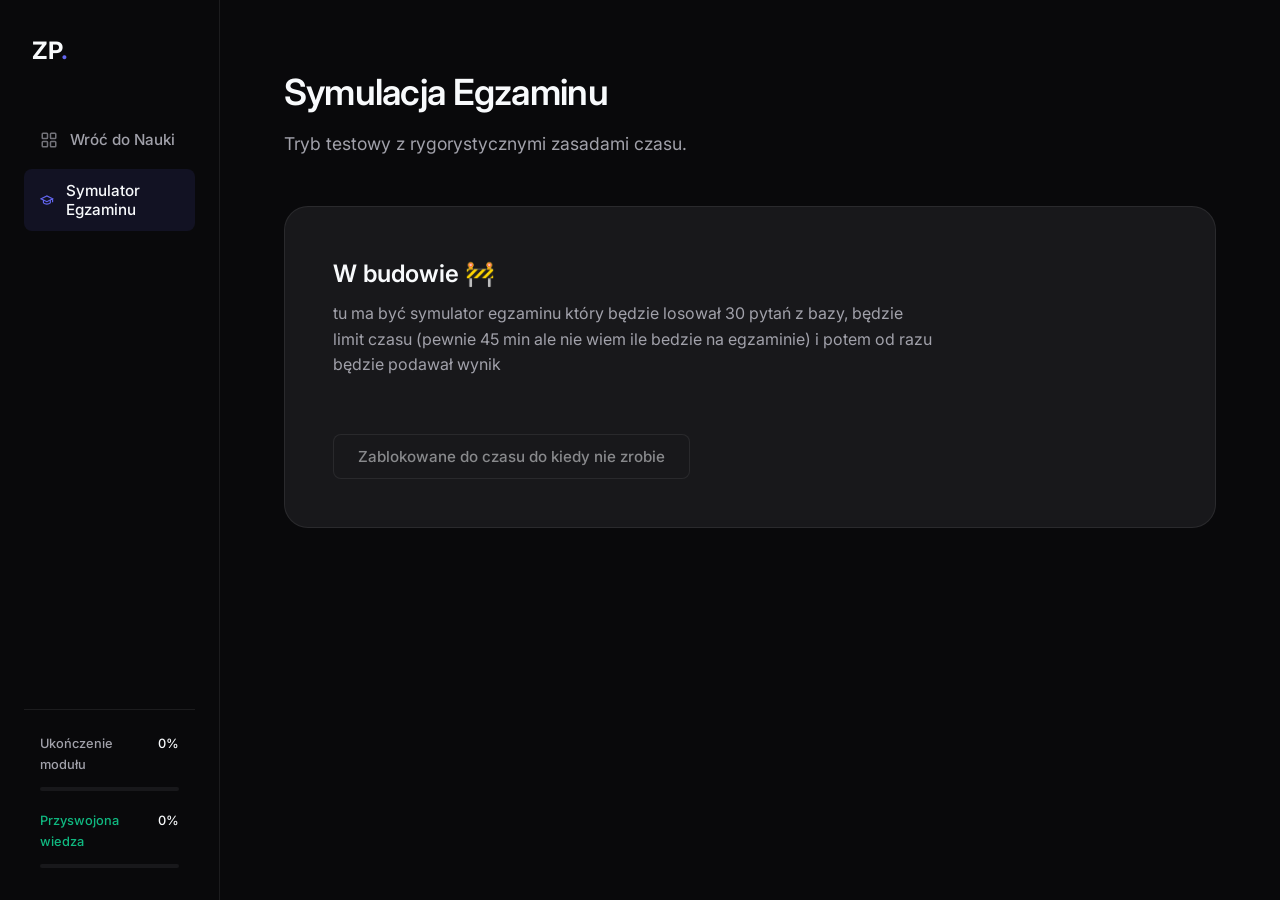
==== simulator.html @ f025f53c "Add files via upload" ====
<!DOCTYPE html>
<html lang="pl">
<head>
    <meta charset="UTF-8">
    <meta name="viewport" content="width=device-width, initial-scale=1.0">
    <title>ZP | Symulator Egzaminu</title>
    <link rel="stylesheet" href="style.css">
    <link rel="preconnect" href="https://fonts.googleapis.com">
    <link rel="preconnect" href="https://fonts.gstatic.com" crossorigin>
    <link href="https://fonts.googleapis.com/css2?family=Inter:wght@300;400;500;600;700&display=swap" rel="stylesheet">
</head>
<body>
    <div class="app-layout">
        <div id="sidebar-overlay" class="sidebar-overlay"></div>
        
        <header class="mobile-header">
            <div class="brand-text">ZP<span class="brand-dot">.</span></div>
            <button id="mobile-menu-btn" class="btn-icon">
                <svg viewBox="0 0 24 24" width="24" height="24" fill="none" stroke="currentColor" stroke-width="2">
                    <path d="M3 12h18M3 6h18M3 18h18"/>
                </svg>
            </button>
        </header>

        <aside class="sidebar">
            <div class="brand">
                <span class="brand-text">ZP<span class="brand-dot">.</span></span>
            </div>
            
            <nav class="nav-menu">
                <button class="nav-item" onclick="window.location.href='index.html'">
                    <svg class="icon" viewBox="0 0 24 24" fill="none" stroke="currentColor" stroke-width="2"><rect x="3" y="3" width="7" height="7" rx="1"/><rect x="14" y="3" width="7" height="7" rx="1"/><rect x="14" y="14" width="7" height="7" rx="1"/><rect x="3" y="14" width="7" height="7" rx="1"/></svg>
                    Wróć do Nauki
                </button>
                
                <button class="nav-item active">
                    <svg class="icon" viewBox="0 0 24 24" fill="none" stroke="currentColor" stroke-width="2"><path d="M22 10v6M2 10l10-5 10 5-10 5z"/><path d="M6 12v5c3 3 9 3 12 0v-5"/></svg>
                    Symulator Egzaminu
                </button>
            </nav>

            <div class="progress-widget">
                <div class="progress-header">
                    <span class="progress-label">Ukończenie modułu</span>
                    <span class="progress-value" id="progress-percent">0%</span>
                </div>
                <div class="progress-track">
                    <div class="progress-fill" id="global-progress"></div>
                </div>
                
                <div class="progress-header" style="margin-top: 1.25rem;">
                    <span class="progress-label" style="color: var(--success-color);">Przyswojona wiedza</span>
                    <span class="progress-value" id="mastery-percent">0%</span>
                </div>
                <div class="progress-track">
                    <div class="progress-fill mastery-fill" id="mastery-progress"></div>
                </div>
            </div>
        </aside>

        <main class="content-wrapper">
            <div id="loader" class="loader-overlay active">
                <div class="spinner"></div>
            </div>

            <section class="view-section active">
                <header class="section-header">
                    <h1>Symulacja Egzaminu</h1>
                    <p>Tryb testowy z rygorystycznymi zasadami czasu.</p>
                </header>

                <div class="action-card" style="flex-direction: column; align-items: flex-start;">
                    <div class="action-content" style="margin-bottom: 1.5rem;">
                        <h2>W budowie 🚧</h2>
                        <p style="margin-top: 0.5rem;">tu ma być symulator egzaminu który będzie losował 30 pytań z bazy, będzie limit czasu (pewnie 45 min ale nie wiem ile bedzie na egzaminie) i potem od razu będzie podawał wynik</p>
                    </div>
                    <button class="btn btn-secondary" disabled style="opacity: 0.5; cursor: not-allowed;">
                        Zablokowane do czasu do kiedy nie zrobie
                    </button>
                </div>
            </section>
        </main>
    </div>
    
    <script src="simulator.js"></script>
</body>
</html>
---- style.css ----
:root {
    /* Premium Minimalist Palette */
    --bg-base: #09090b; 
    --bg-surface: #18181b; 
    --bg-surface-hover: #27272a;
    
    --border-subtle: rgba(255, 255, 255, 0.08);
    --border-strong: rgba(255, 255, 255, 0.15);
    
    --accent-primary: #6366f1; 
    --accent-hover: #4f46e5;
    --accent-subtle: rgba(99, 102, 241, 0.1);
    
    --text-primary: #f8fafc;
    --text-secondary: #a1a1aa;
    --text-muted: #71717a;
    
    --success-color: #10b981;
    --success-bg: rgba(16, 185, 129, 0.1);
    --danger-color: #ef4444;
    --danger-bg: rgba(239, 68, 68, 0.1);
    
    --font-sans: 'Inter', system-ui, -apple-system, sans-serif;
    --radius-sm: 8px;
    --radius-md: 12px;
    --radius-lg: 24px;
    
    --transition-fast: 0.15s ease;
    --transition-smooth: 0.3s cubic-bezier(0.4, 0, 0.2, 1);
}

* {
    margin: 0;
    padding: 0;
    box-sizing: border-box;
}

body {
    background-color: var(--bg-base);
    color: var(--text-primary);
    font-family: var(--font-sans);
    line-height: 1.6;
    -webkit-font-smoothing: antialiased;
    -moz-osx-font-smoothing: grayscale;
    overflow-x: hidden;
}

/* =========================================
   UKŁAD GŁÓWNY & SIDEBAR
   ========================================= */
.app-layout { display: flex; min-height: 100vh; }

.sidebar {
    width: 260px;
    background-color: var(--bg-base);
    border-right: 1px solid var(--border-subtle);
    display: flex; flex-direction: column;
    padding: 2rem 1.5rem; position: sticky;
    top: 0; height: 100vh;
}

.brand { margin-bottom: 3rem; padding-left: 0.5rem; }
.brand-text { font-size: 1.5rem; font-weight: 700; letter-spacing: -0.02em; }
.brand-dot { color: var(--accent-primary); }

.nav-menu { display: flex; flex-direction: column; gap: 0.5rem; flex-grow: 1; }
.nav-item {
    display: flex; align-items: center; gap: 0.75rem;
    background: transparent; border: none; color: var(--text-secondary);
    font-family: inherit; font-size: 0.95rem; font-weight: 500;
    padding: 0.75rem 1rem; border-radius: var(--radius-sm);
    cursor: pointer; text-align: left; transition: var(--transition-fast);
}
.nav-item .icon { width: 18px; height: 18px; opacity: 0.7; }
.nav-item:hover { color: var(--text-primary); background-color: var(--bg-surface); }
.nav-item.active { color: var(--text-primary); background-color: var(--accent-subtle); }
.nav-item.active .icon { color: var(--accent-primary); opacity: 1; }

.progress-widget { padding: 1.5rem 1rem 0; border-top: 1px solid var(--border-subtle); }
.progress-header { display: flex; justify-content: space-between; font-size: 0.8rem; margin-bottom: 0.75rem; font-weight: 500; }
.progress-label { color: var(--text-secondary); }
.progress-value { color: var(--text-primary); }
.progress-track { height: 4px; background-color: var(--bg-surface); border-radius: 2px; overflow: hidden; }
.progress-fill { height: 100%; width: 0%; background-color: var(--accent-primary); transition: width 0.8s ease-out; }
.mastery-fill { background-color: var(--success-color) !important; box-shadow: 0 0 12px var(--success-bg); }

/* =========================================
   SEKCJE WIDOKÓW & KARTY
   ========================================= */
.content-wrapper { flex-grow: 1; padding: 4rem; max-width: 1100px; margin: 0 auto; position: relative; width: 100%; }
.view-section { display: none; animation: fadeSlideUp 0.4s ease-out forwards; }
.view-section.active { display: block; }

@keyframes fadeSlideUp {
    from { opacity: 0; transform: translateY(10px); }
    to { opacity: 1; transform: translateY(0); }
}

.section-header { margin-bottom: 3rem; }
.section-header h1 { font-size: 2.25rem; font-weight: 600; letter-spacing: -0.02em; margin-bottom: 0.5rem; }
.section-header p { color: var(--text-secondary); font-size: 1.1rem; }

.stats-grid { display: grid; grid-template-columns: repeat(auto-fit, minmax(200px, 1fr)); gap: 1.5rem; margin-bottom: 3rem; }
.stat-card { background: var(--bg-surface); border: 1px solid var(--border-subtle); border-radius: var(--radius-md); padding: 1.5rem; display: flex; flex-direction: column; gap: 0.5rem; }
.highlight-card { background: linear-gradient(145deg, var(--bg-surface), rgba(99, 102, 241, 0.05)); border-color: rgba(99, 102, 241, 0.2); }
.stat-label { font-size: 0.85rem; color: var(--text-secondary); font-weight: 500; }
.stat-number { font-size: 2.5rem; font-weight: 600; color: var(--text-primary); }

.action-card { background: var(--bg-surface); border: 1px solid var(--border-subtle); border-radius: var(--radius-lg); padding: 3rem; display: flex; justify-content: space-between; align-items: center; gap: 2rem; }
.action-content h2 { font-size: 1.5rem; font-weight: 600; margin-bottom: 0.5rem; }
.action-content p { color: var(--text-secondary); max-width: 600px; }

/* =========================================
   ELEMENTY UI (PRZYCISKI, LOADER)
   ========================================= */
.btn { display: inline-flex; align-items: center; justify-content: center; padding: 0.75rem 1.5rem; font-size: 0.95rem; font-weight: 500; border-radius: var(--radius-sm); cursor: pointer; transition: var(--transition-fast); font-family: inherit; border: 1px solid transparent; }
.btn-primary { background-color: var(--text-primary); color: var(--bg-base); }
.btn-primary:hover { background-color: #e2e8f0; }
.btn-secondary { background-color: var(--bg-surface); color: var(--text-primary); border-color: var(--border-strong); }
.btn-secondary:hover { background-color: var(--bg-surface-hover); }

/* Poprawione Przyciski Nawigacyjne (Ikonki) */
.btn-icon { 
    flex-shrink: 0;
    width: 44px; height: 44px; 
    padding: 0; 
    background-color: var(--bg-surface); border-color: var(--border-subtle); 
    color: var(--text-primary); cursor: pointer; border-radius: var(--radius-sm); 
    border: 1px solid transparent; transition: var(--transition-fast); 
    display: inline-flex; align-items: center; justify-content: center; 
}
.btn-icon:hover:not(:disabled) { background-color: var(--bg-surface-hover); border-color: var(--border-strong); }
.btn-icon:disabled { cursor: default; }

.btn-ghost { background-color: transparent; color: var(--text-muted); border: 1px solid transparent; cursor: pointer; font-family: inherit; border-radius: var(--radius-sm); transition: var(--transition-fast); }
.btn-ghost:hover { color: var(--danger-color); background-color: var(--danger-bg); border-color: rgba(239, 68, 68, 0.3); }
.btn-sm { padding: 0.5rem 0.75rem; font-size: 0.85rem; }
.hidden { display: none !important; }

.loader-overlay { position: fixed; top: 0; left: 0; width: 100%; height: 100vh; background: var(--bg-base); display: flex; flex-direction: column; align-items: center; justify-content: center; gap: 1.5rem; z-index: 1000; }
.loader-overlay:not(.active) { display: none; }
.spinner { width: 32px; height: 32px; border: 3px solid var(--border-strong); border-radius: 50%; border-top-color: var(--text-primary); animation: spin 0.8s linear infinite; }
@keyframes spin { to { transform: rotate(360deg); } }

/* =========================================
   MODUŁ: QUIZ & WYNIKI
   ========================================= */
.quiz-panel { background: var(--bg-surface); border: 1px solid var(--border-subtle); border-radius: var(--radius-md); padding: 3rem; }
.score-display { font-weight: 500; color: var(--text-secondary); }
.question-title { font-size: 1.5rem; font-weight: 500; margin-bottom: 2.5rem; line-height: 1.4; }
.options-list { display: flex; flex-direction: column; gap: 0.75rem; }
.option-btn { width: 100%; text-align: left; background: var(--bg-base); border: 1px solid var(--border-subtle); padding: 1.25rem 1.5rem; border-radius: var(--radius-sm); color: var(--text-primary); font-family: inherit; font-size: 1rem; cursor: pointer; transition: var(--transition-fast); }
.option-btn:hover:not(:disabled) { border-color: var(--accent-primary); background: rgba(99, 102, 241, 0.05); }
.option-btn.correct { background-color: var(--success-bg); border-color: var(--success-color); }
.option-btn.wrong { background-color: var(--danger-bg); border-color: var(--danger-color); }
.option-btn:disabled { cursor: default; }
.quiz-footer { margin-top: 2.5rem; display: flex; justify-content: flex-end; }

.results-panel { display: flex; justify-content: center; align-items: center; padding: 4rem 0; }
.results-content { text-align: center; max-width: 400px; }
.score-circle { width: 150px; height: 150px; border-radius: 50%; border: 4px solid var(--accent-primary); display: flex; align-items: center; justify-content: center; margin: 2rem auto; font-size: 2.5rem; font-weight: 700; }
.feedback-text { color: var(--text-secondary); margin-bottom: 2rem; }

/* =========================================
   MODUŁ: NOWOCZESNY NAWIGATOR QUIZU (PILL & MODAL)
   ========================================= */
.quiz-modern-nav { 
    display: flex; justify-content: space-between; align-items: center; 
    background: var(--bg-surface); border: 1px solid var(--border-subtle); 
    border-radius: var(--radius-lg); padding: 0.5rem; margin-bottom: 1.5rem; 
}
.progress-pill { 
    flex-grow: 1; margin: 0 1rem; background: var(--bg-base); border: 1px solid var(--border-subtle); 
    border-radius: 20px; padding: 0.5rem 1rem; display: flex; flex-direction: column; 
    align-items: center; gap: 0.25rem; cursor: pointer; transition: border-color var(--transition-fast), background var(--transition-fast); 
}
.progress-pill:hover { border-color: var(--accent-primary); background: rgba(99, 102, 241, 0.05); }
.pill-title { font-weight: 600; font-size: 1.05rem; white-space: nowrap; }
.pill-subtitle { font-size: 0.75rem; color: var(--text-muted); }
.pill-track { width: 100%; height: 4px; background: var(--bg-surface-hover); border-radius: 2px; margin-top: 0.25rem; overflow: hidden; }
.pill-fill { height: 100%; background: var(--accent-primary); width: 0%; transition: width 0.4s ease-out; }

.glass-modal { position: fixed; top: 0; left: 0; width: 100%; height: 100vh; background: rgba(9, 9, 11, 0.7); backdrop-filter: blur(8px); z-index: 2000; display: flex; align-items: center; justify-content: center; padding: 1rem; animation: fadeInModal 0.3s ease-out forwards; }
@keyframes fadeInModal { from { opacity: 0; } to { opacity: 1; } }
.glass-modal-content { background: var(--bg-surface); border: 1px solid var(--border-strong); border-radius: var(--radius-lg); width: 100%; max-width: 650px; max-height: 85vh; display: flex; flex-direction: column; box-shadow: 0 25px 50px -12px rgba(0,0,0,0.7); animation: slideUpModal 0.3s cubic-bezier(0.16, 1, 0.3, 1) forwards; }
@keyframes slideUpModal { from { transform: translateY(20px) scale(0.98); } to { transform: translateY(0) scale(1); } }
.modal-header { padding: 1.25rem 1.5rem; border-bottom: 1px solid var(--border-subtle); display: flex; justify-content: space-between; align-items: center; }
.modal-header h2 { font-size: 1.25rem; margin: 0; }
.modal-body { padding: 1.5rem; overflow-y: auto; }
.modal-body::-webkit-scrollbar { width: 6px; }
.modal-body::-webkit-scrollbar-thumb { background: var(--border-strong); border-radius: 4px; }

.map-stats { display: flex; justify-content: center; gap: 1.5rem; margin-bottom: 2rem; flex-wrap: wrap; }
.stat-badge { display: flex; align-items: center; gap: 0.5rem; font-size: 0.9rem; color: var(--text-secondary); }
.stat-badge b { color: var(--text-primary); }
.dot { width: 10px; height: 10px; border-radius: 50%; }
.correct-dot { background: var(--success-color); box-shadow: 0 0 8px var(--success-color); }
.wrong-dot { background: var(--danger-color); box-shadow: 0 0 8px var(--danger-color); }
.empty-dot { background: var(--bg-surface-hover); border: 1px solid var(--border-strong); }

.quiz-navigator-grid { display: grid; grid-template-columns: repeat(auto-fill, minmax(40px, 1fr)); gap: 0.6rem; }
.nav-dot { width: 100%; aspect-ratio: 1; display: flex; align-items: center; justify-content: center; border-radius: 8px; background: var(--bg-base); border: 1px solid var(--border-subtle); color: var(--text-secondary); font-size: 0.85rem; font-weight: 500; cursor: pointer; transition: var(--transition-fast); }
.nav-dot:hover { border-color: var(--text-primary); color: var(--text-primary); }
.nav-dot.active { border-color: var(--accent-primary); box-shadow: 0 0 0 2px var(--accent-subtle); color: var(--text-primary); font-weight: 700; }
.nav-dot.answered-correct { background: var(--success-bg); border-color: var(--success-color); color: var(--success-color); }
.nav-dot.answered-wrong { background: var(--danger-bg); border-color: var(--danger-color); color: var(--danger-color); }

/* =========================================
   MODUŁ: FISZKI
   ========================================= */
.flashcard-scene { perspective: 1200px; height: 380px; width: 100%; max-width: 700px; margin: 0 auto 2.5rem; }
.flashcard-element { width: 100%; height: 100%; position: relative; transition: transform 0.6s var(--transition-smooth); transform-style: preserve-3d; cursor: pointer; }
.flashcard-element.flipped { transform: rotateY(180deg); }
.fc-face { position: absolute; width: 100%; height: 100%; backface-visibility: hidden; background: var(--bg-surface); border: 1px solid var(--border-subtle); border-radius: var(--radius-md); display: flex; flex-direction: column; align-items: center; justify-content: center; padding: 3rem; text-align: center; }
.fc-front h3 { font-size: 1.75rem; font-weight: 500; margin-bottom: 1rem; }
.fc-front .hint { font-size: 0.85rem; color: var(--text-muted); }
.fc-back { transform: rotateY(180deg); background: var(--bg-base); border-color: rgba(99, 102, 241, 0.3); }
.fc-back p { font-size: 1.1rem; color: var(--text-primary); }
.flashcard-navigation { display: flex; align-items: center; justify-content: center; gap: 1.5rem; }
.fc-count { font-size: 0.9rem; color: var(--text-secondary); font-weight: 500; min-width: 40px; text-align: center; }

/* =========================================
   MODUŁ: AKORDIONY (WAŻNE POJĘCIA)
   ========================================= */
.accordion-layout { display: flex; flex-direction: column; gap: 1rem; }
.accordion-item { background: var(--bg-surface); border: 1px solid var(--border-subtle); border-radius: var(--radius-md); transition: border-color var(--transition-fast), box-shadow var(--transition-fast); }
.accordion-item:hover { border-color: var(--border-strong); }
.accordion-item.active { border-color: var(--accent-primary); box-shadow: 0 4px 20px rgba(0, 0, 0, 0.4); background: rgba(99, 102, 241, 0.03); }
.accordion-header { padding: 1.5rem 2rem; display: flex; justify-content: space-between; align-items: center; cursor: pointer; user-select: none; }
.accordion-header h3 { font-size: 1.1rem; font-weight: 500; color: var(--text-primary); margin: 0; transition: color var(--transition-fast); }
.accordion-item.active .accordion-header h3 { color: var(--accent-primary); }
.accordion-header .chevron { width: 20px; height: 20px; color: var(--text-secondary); transition: transform 0.3s cubic-bezier(0.4, 0, 0.2, 1); }
.accordion-item.active .chevron { transform: rotate(180deg); color: var(--accent-primary); }
.accordion-content-wrapper { display: grid; grid-template-rows: 0fr; transition: grid-template-rows 0.3s cubic-bezier(0.4, 0, 0.2, 1); }
.accordion-item.active .accordion-content-wrapper { grid-template-rows: 1fr; }
.accordion-content { overflow: hidden; }
.accordion-inner { padding: 0 2rem 1.5rem 2rem; }
.accordion-inner p { color: var(--text-secondary); font-size: 0.95rem; line-height: 1.6; margin: 0; }

/* =========================================
   RESPONSYWNOŚĆ (MOBILE & TABLET)
   ========================================= */
.mobile-header { display: none; justify-content: space-between; align-items: center; padding: 1rem 1.5rem; background: var(--bg-base); border-bottom: 1px solid var(--border-subtle); position: sticky; top: 0; z-index: 40; }
.sidebar-overlay { display: none; position: fixed; top: 0; left: 0; right: 0; bottom: 0; background: rgba(0, 0, 0, 0.7); backdrop-filter: blur(4px); z-index: 45; opacity: 0; transition: opacity var(--transition-smooth); }
.sidebar-overlay.active { display: block; opacity: 1; }

@media (max-width: 1024px) {
    .content-wrapper { padding: 2.5rem; }
    .action-card { flex-direction: column; align-items: flex-start; gap: 1.5rem; }
    .flashcard-scene { height: 320px; }
}

@media (max-width: 768px) {
    .app-layout { flex-direction: column; }
    .mobile-header { display: flex; }
    .sidebar { position: fixed; top: 0; left: 0; width: 280px; height: 100vh; z-index: 50; transform: translateX(-100%); transition: transform 0.4s cubic-bezier(0.4, 0, 0.2, 1); box-shadow: 10px 0 30px rgba(0, 0, 0, 0.5); }
    .sidebar.open { transform: translateX(0); }
    
    .content-wrapper { padding: 1.5rem; padding-bottom: 4rem; }
    .section-header { margin-bottom: 2rem; }
    .section-header h1 { font-size: 1.75rem; }
    .stats-grid { grid-template-columns: 1fr; gap: 1rem; }
    .action-card { padding: 2rem; }
    .action-content h2 { font-size: 1.25rem; }
    
    .quiz-panel { padding: 1.5rem; }
    .question-title { font-size: 1.15rem; margin-bottom: 2rem; }
    .option-btn { padding: 1rem 1.25rem; font-size: 0.95rem; }
    .score-circle { width: 120px; height: 120px; font-size: 2rem; border-width: 3px; }
    
    .fc-face { padding: 1.5rem; }
    .fc-front h3 { font-size: 1.4rem; }
    .fc-back p { font-size: 0.95rem; }
    .flashcard-scene { height: 280px; }
    
    /* Poprawki dla Nawigatora Quizu na telefonie */
    .progress-pill { border-radius: 99px; padding: 0.5rem 1rem; margin: 0 0.25rem; }
    .pill-title { font-size: 0.95rem; }
    .pill-subtitle { display: none; }
    
    /* Modal tweaks na małe ekrany */
    .glass-modal { padding: 0.5rem; }
    .glass-modal-content { max-height: 90vh; }
    .map-stats { flex-direction: column; gap: 0.5rem; align-items: flex-start; }
}
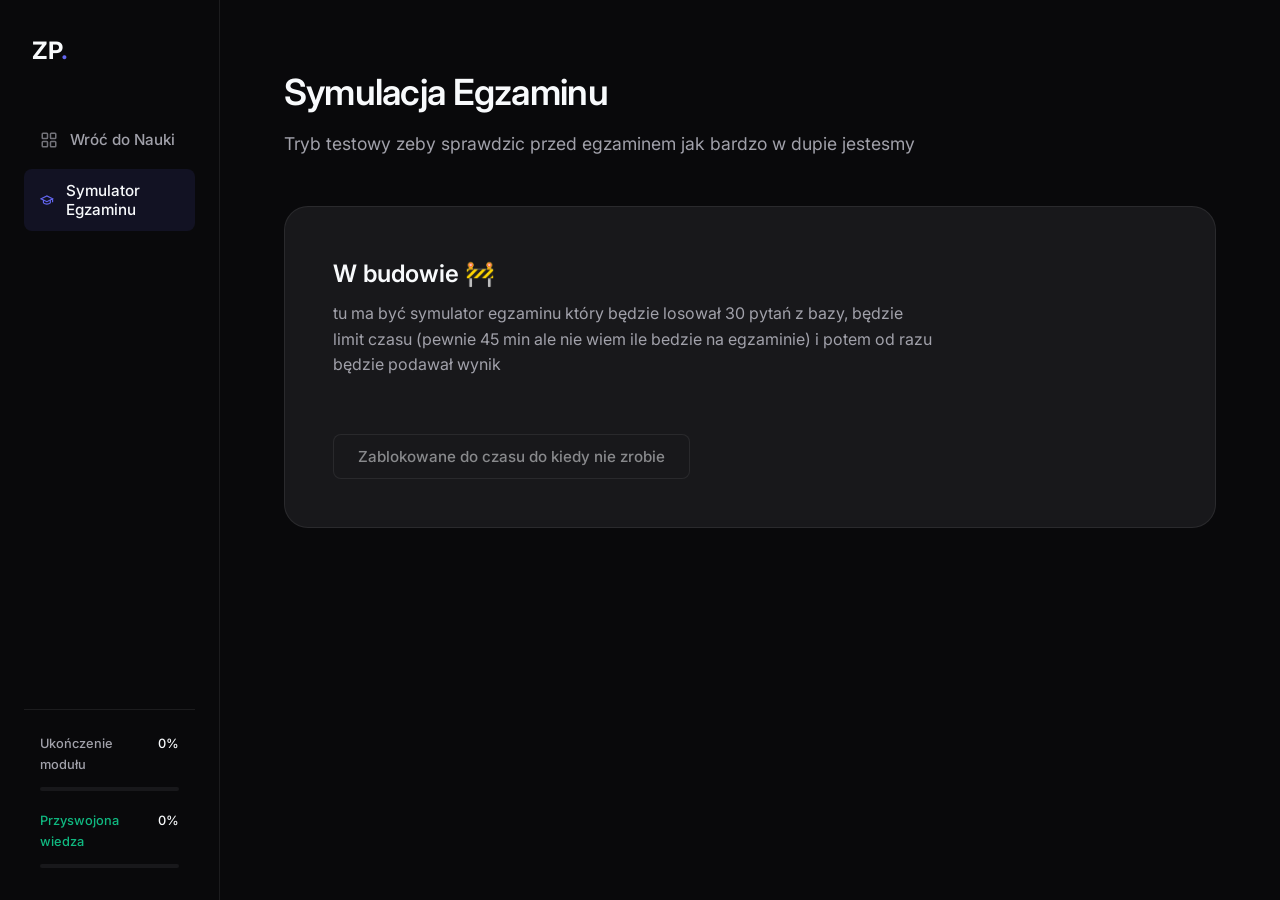
==== commit 518a670e: "Fix HTML structure and update content in simulator.html" ====
--- a/simulator.html
+++ b/simulator.html
@@ -66,7 +66,7 @@
             <section class="view-section active">
                 <header class="section-header">
                     <h1>Symulacja Egzaminu</h1>
-                    <p>Tryb testowy z rygorystycznymi zasadami czasu.</p>
+                    <p>Tryb testowy zeby sprawdzic przed egzaminem jak bardzo w dupie jestesmy</p>
                 </header>
 
                 <div class="action-card" style="flex-direction: column; align-items: flex-start;">
@@ -84,4 +84,4 @@
     
     <script src="simulator.js"></script>
 </body>
-</html>+</html>
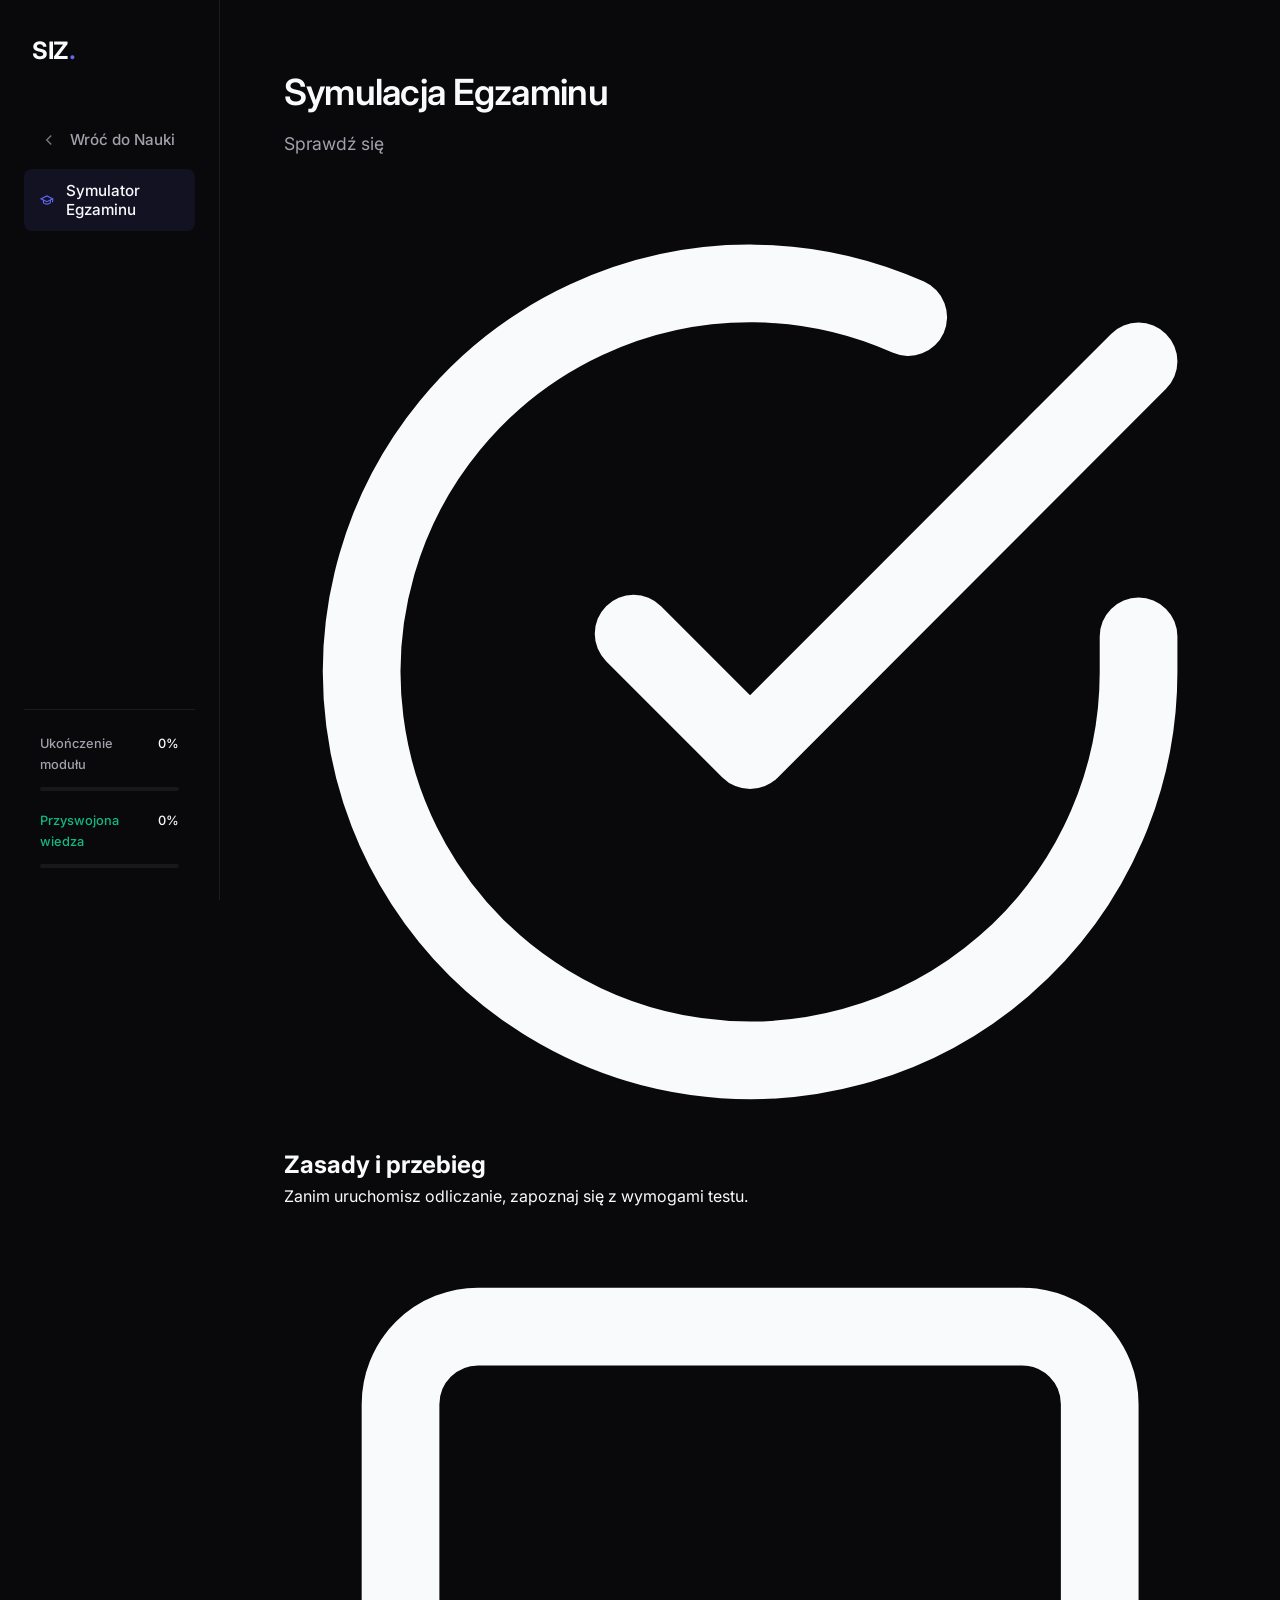
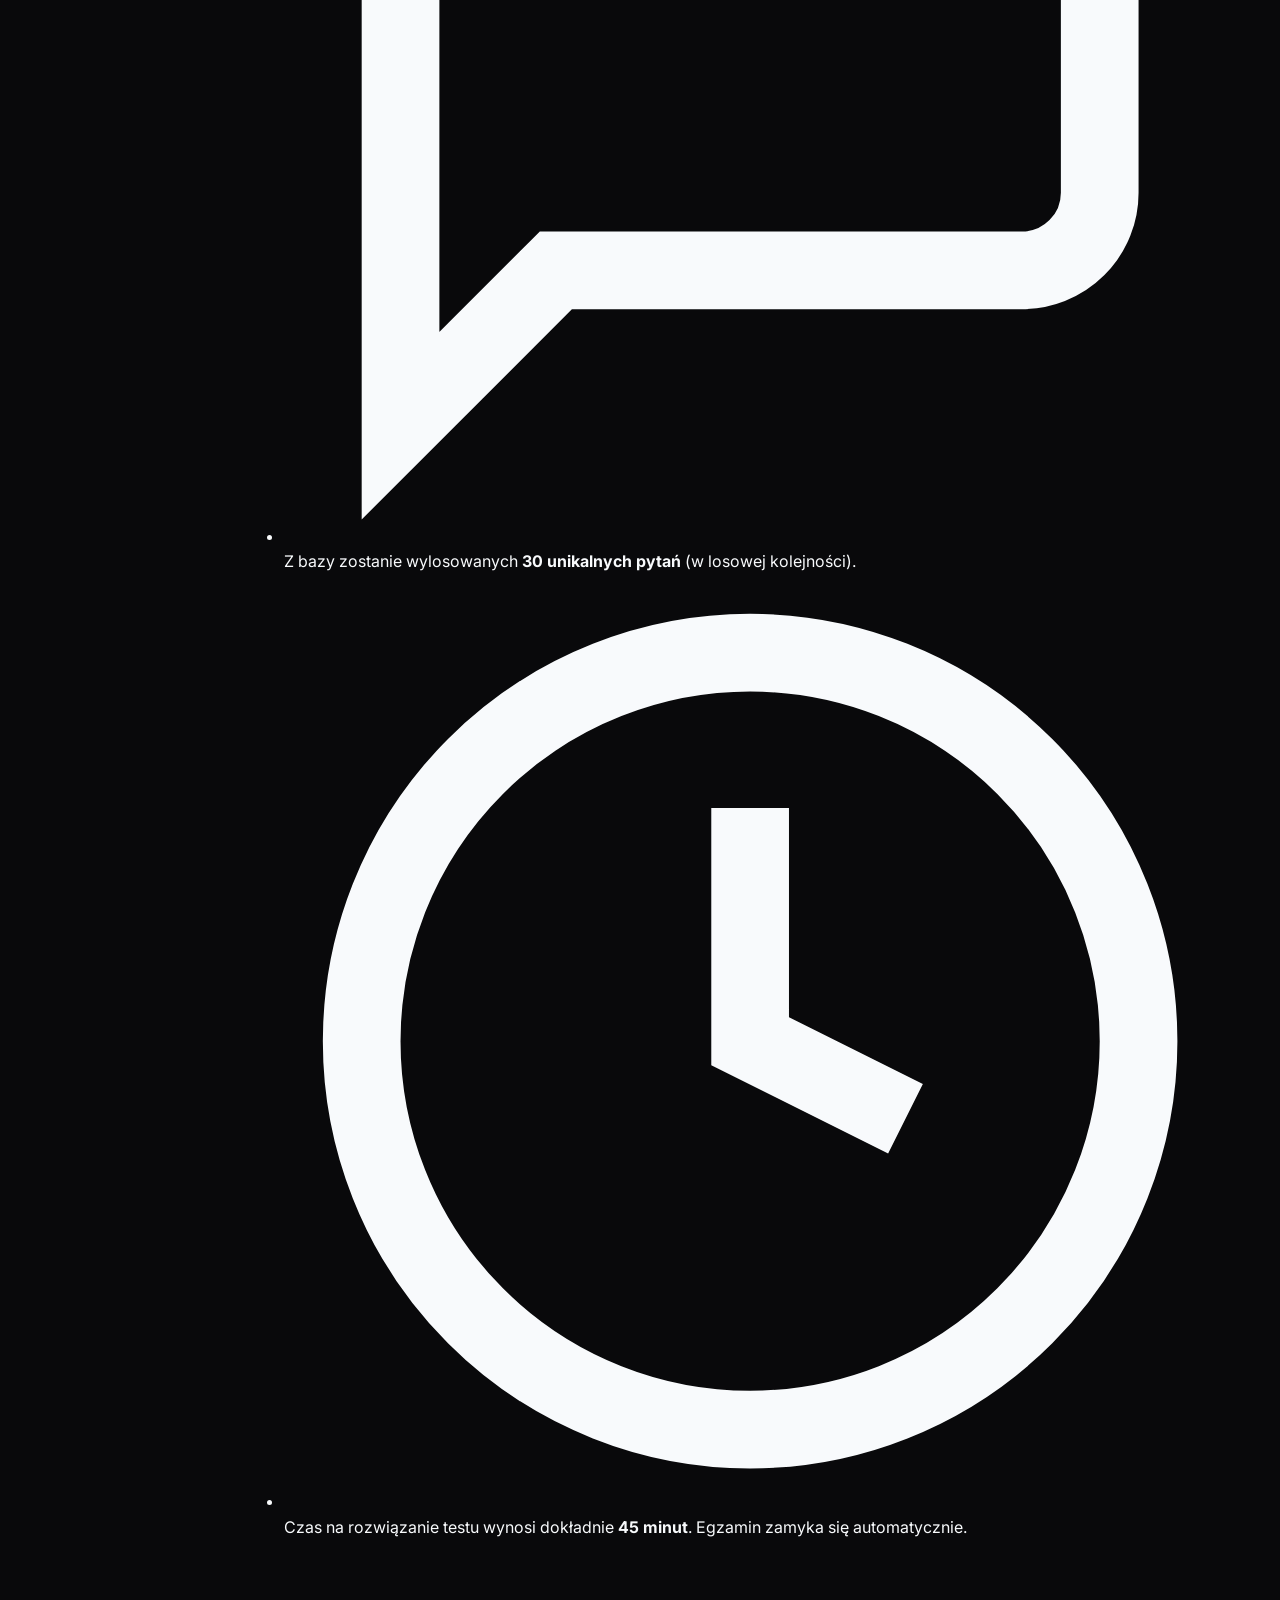
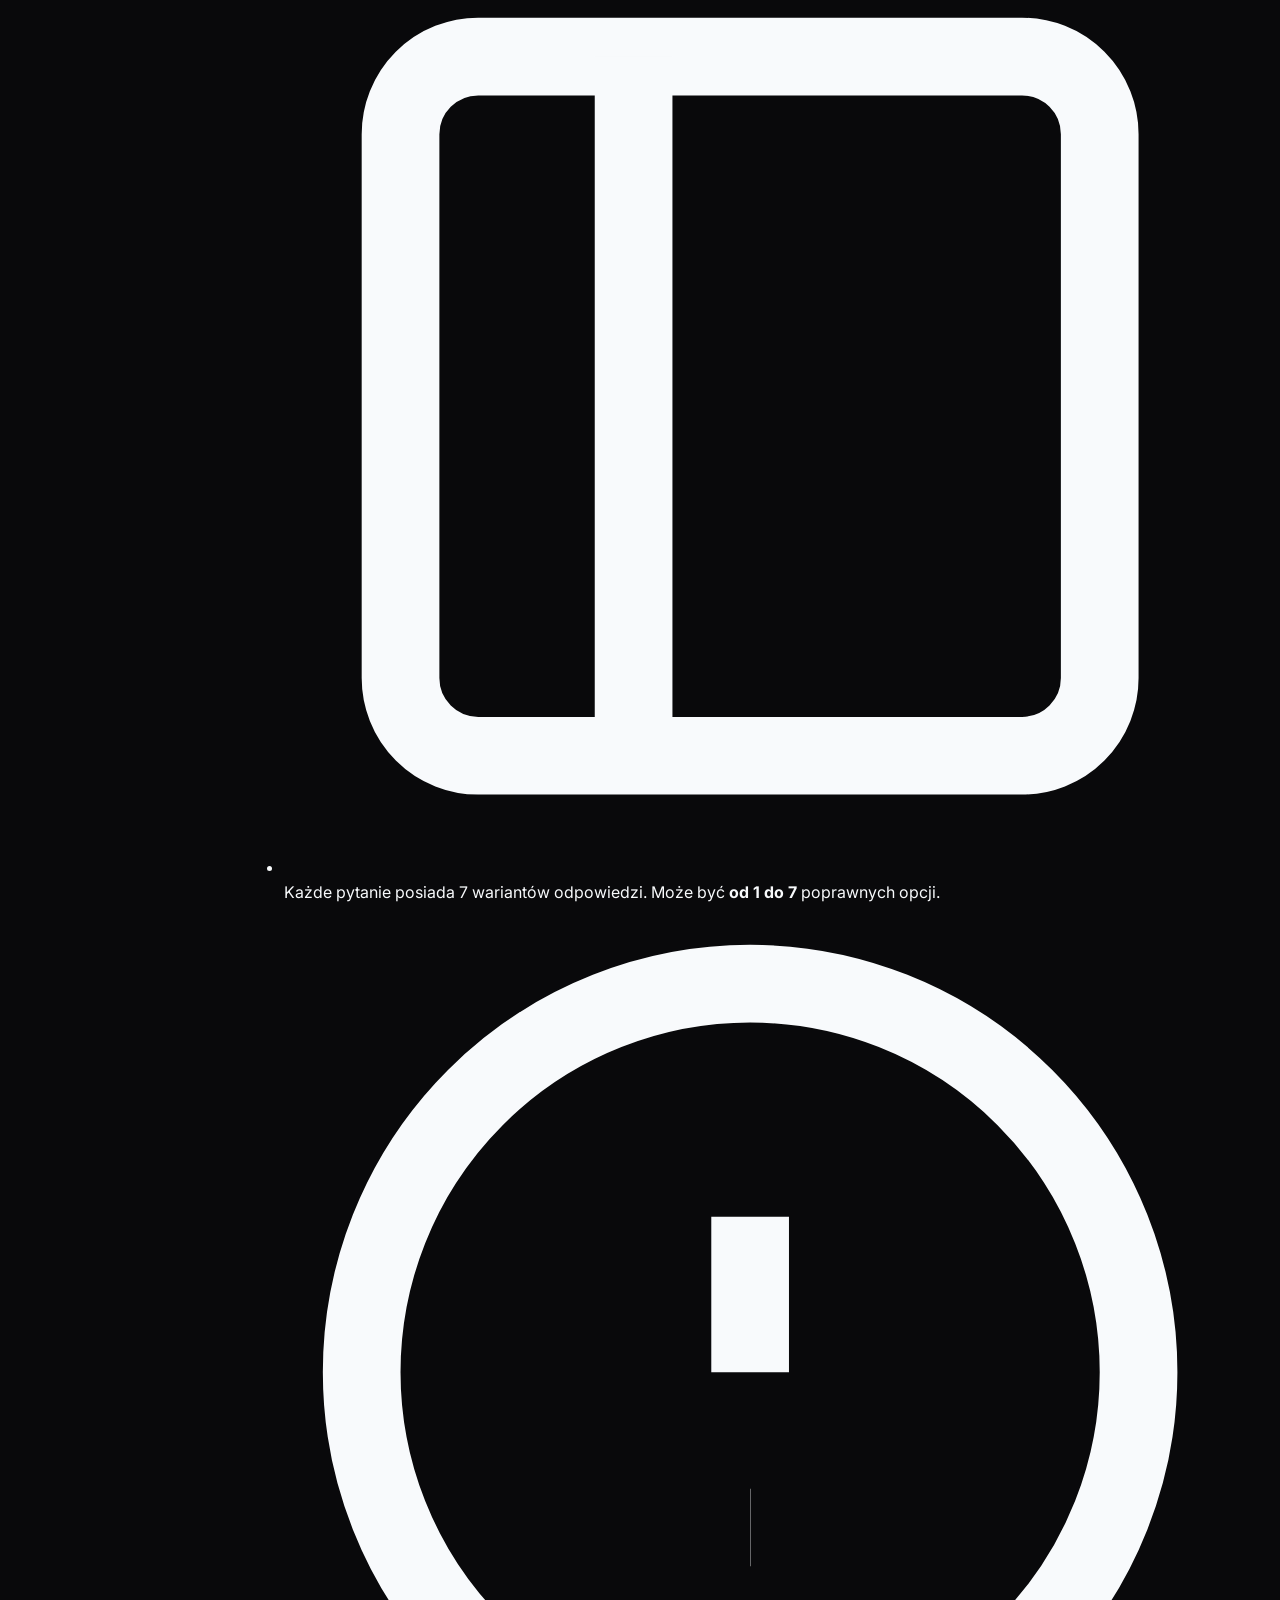
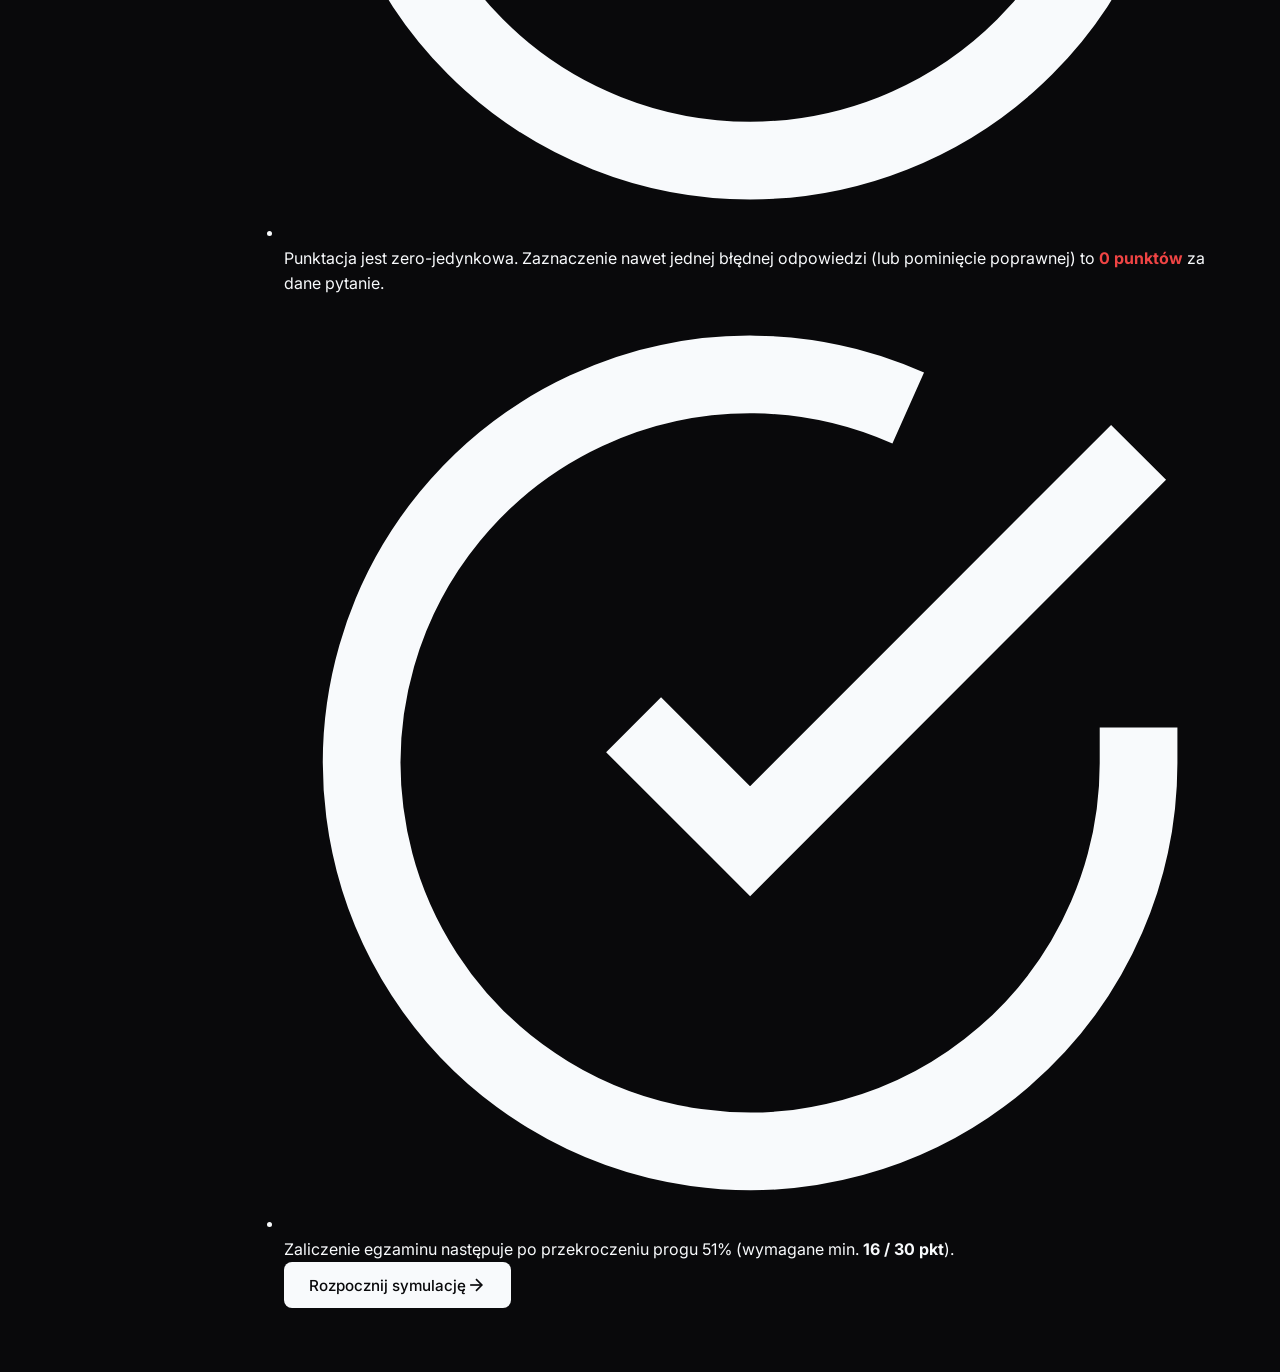
==== commit e7178c9c: "Update simulator.html for exam simulation interface" ====
--- a/simulator.html
+++ b/simulator.html
@@ -3,7 +3,7 @@
 <head>
     <meta charset="UTF-8">
     <meta name="viewport" content="width=device-width, initial-scale=1.0">
-    <title>ZP | Symulator Egzaminu</title>
+    <title>SIZ | Symulator Egzaminu</title>
     <link rel="stylesheet" href="style.css">
     <link rel="preconnect" href="https://fonts.googleapis.com">
     <link rel="preconnect" href="https://fonts.gstatic.com" crossorigin>
@@ -14,7 +14,7 @@
         <div id="sidebar-overlay" class="sidebar-overlay"></div>
         
         <header class="mobile-header">
-            <div class="brand-text">ZP<span class="brand-dot">.</span></div>
+            <div class="brand-text">SIZ<span class="brand-dot">.</span></div>
             <button id="mobile-menu-btn" class="btn-icon">
                 <svg viewBox="0 0 24 24" width="24" height="24" fill="none" stroke="currentColor" stroke-width="2">
                     <path d="M3 12h18M3 6h18M3 18h18"/>
@@ -24,12 +24,12 @@
 
         <aside class="sidebar">
             <div class="brand">
-                <span class="brand-text">ZP<span class="brand-dot">.</span></span>
+                <span class="brand-text">SIZ<span class="brand-dot">.</span></span>
             </div>
             
             <nav class="nav-menu">
                 <button class="nav-item" onclick="window.location.href='index.html'">
-                    <svg class="icon" viewBox="0 0 24 24" fill="none" stroke="currentColor" stroke-width="2"><rect x="3" y="3" width="7" height="7" rx="1"/><rect x="14" y="3" width="7" height="7" rx="1"/><rect x="14" y="14" width="7" height="7" rx="1"/><rect x="3" y="14" width="7" height="7" rx="1"/></svg>
+                    <svg class="icon" viewBox="0 0 24 24" fill="none" stroke="currentColor" stroke-width="2"><path d="M15 18l-6-6 6-6"/></svg>
                     Wróć do Nauki
                 </button>
                 
@@ -63,25 +63,132 @@
                 <div class="spinner"></div>
             </div>
 
-            <section class="view-section active">
+            <section id="exam-intro" class="view-section active">
                 <header class="section-header">
                     <h1>Symulacja Egzaminu</h1>
-                    <p>Tryb testowy zeby sprawdzic przed egzaminem jak bardzo w dupie jestesmy</p>
+                    <p>Sprawdź się</p>
                 </header>
 
-                <div class="action-card" style="flex-direction: column; align-items: flex-start;">
-                    <div class="action-content" style="margin-bottom: 1.5rem;">
-                        <h2>W budowie 🚧</h2>
-                        <p style="margin-top: 0.5rem;">tu ma być symulator egzaminu który będzie losował 30 pytań z bazy, będzie limit czasu (pewnie 45 min ale nie wiem ile bedzie na egzaminie) i potem od razu będzie podawał wynik</p>
+                <div class="premium-intro-card">
+                    <div class="intro-card-header">
+                        <div class="intro-icon">
+                            <svg viewBox="0 0 24 24" fill="none" stroke="currentColor" stroke-width="2" stroke-linecap="round" stroke-linejoin="round"><path d="M22 11.08V12a10 10 0 1 1-5.93-9.14"></path><polyline points="22 4 12 14.01 9 11.01"></polyline></svg>
+                        </div>
+                        <h2>Zasady i przebieg</h2>
+                        <p>Zanim uruchomisz odliczanie, zapoznaj się z wymogami testu.</p>
                     </div>
-                    <button class="btn btn-secondary" disabled style="opacity: 0.5; cursor: not-allowed;">
-                        Zablokowane do czasu do kiedy nie zrobie
-                    </button>
+
+                    <ul class="premium-rules-list">
+                        <li>
+                            <div class="rule-bullet"><svg viewBox="0 0 24 24" fill="none" stroke="currentColor" stroke-width="2"><path d="M21 15a2 2 0 0 1-2 2H7l-4 4V5a2 2 0 0 1 2-2h14a2 2 0 0 1 2 2z"></path></svg></div>
+                            <div class="rule-text">Z bazy zostanie wylosowanych <strong>30 unikalnych pytań</strong> (w losowej kolejności).</div>
+                        </li>
+                        <li>
+                            <div class="rule-bullet"><svg viewBox="0 0 24 24" fill="none" stroke="currentColor" stroke-width="2"><circle cx="12" cy="12" r="10"></circle><polyline points="12 6 12 12 16 14"></polyline></svg></div>
+                            <div class="rule-text">Czas na rozwiązanie testu wynosi dokładnie <strong>45 minut</strong>. Egzamin zamyka się automatycznie.</div>
+                        </li>
+                        <li>
+                            <div class="rule-bullet"><svg viewBox="0 0 24 24" fill="none" stroke="currentColor" stroke-width="2"><rect x="3" y="3" width="18" height="18" rx="2" ry="2"></rect><line x1="9" y1="3" x2="9" y2="21"></line></svg></div>
+                            <div class="rule-text">Każde pytanie posiada 7 wariantów odpowiedzi. Może być <strong>od 1 do 7</strong> poprawnych opcji.</div>
+                        </li>
+                        <li>
+                            <div class="rule-bullet danger-bullet"><svg viewBox="0 0 24 24" fill="none" stroke="currentColor" stroke-width="2"><circle cx="12" cy="12" r="10"></circle><line x1="12" y1="8" x2="12" y2="12"></line><line x1="12" y1="16" x2="12.01" y2="16"></line></svg></div>
+                            <div class="rule-text">Punktacja jest zero-jedynkowa. Zaznaczenie nawet jednej błędnej odpowiedzi (lub pominięcie poprawnej) to <strong style="color: var(--danger-color);">0 punktów</strong> za dane pytanie.</div>
+                        </li>
+                        <li>
+                            <div class="rule-bullet success-bullet"><svg viewBox="0 0 24 24" fill="none" stroke="currentColor" stroke-width="2"><path d="M22 11.08V12a10 10 0 1 1-5.93-9.14"></path><polyline points="22 4 12 14.01 9 11.01"></polyline></svg></div>
+                            <div class="rule-text">Zaliczenie egzaminu następuje po przekroczeniu progu 51% (wymagane min. <strong>16 / 30 pkt</strong>).</div>
+                        </li>
+                    </ul>
+
+                    <div class="intro-card-footer">
+                        <button class="btn btn-primary btn-glow" onclick="simulator.startExam()">
+                            Rozpocznij symulację
+                            <svg viewBox="0 0 24 24" width="20" height="20" fill="none" stroke="currentColor" stroke-width="2"><line x1="5" y1="12" x2="19" y2="12"></line><polyline points="12 5 19 12 12 19"></polyline></svg>
+                        </button>
+                    </div>
                 </div>
             </section>
+
+            <section id="exam-core" class="view-section hidden">
+                <div id="exam-timer-bar" class="exam-timer-bar">
+                    <div class="timer-label">Pozostały czas</div>
+                    <div id="time-display" class="time-display">45:00</div>
+                </div>
+
+                <div id="quiz-container" class="quiz-panel">
+                    <div class="quiz-modern-nav">
+                        <button id="nav-prev-btn" class="btn-icon" title="Poprzednie pytanie">
+                            <svg viewBox="0 0 24 24" width="20" height="20" fill="none" stroke="currentColor" stroke-width="2"><path d="M15 18l-6-6 6-6"/></svg>
+                        </button>
+                        
+                        <div id="nav-map-toggle" class="progress-pill" title="Pokaż mapę quizu">
+                            <span id="pill-text" class="pill-title">Pytanie 1 / 30</span>
+                            <div class="pill-track"><div id="pill-fill" class="pill-fill"></div></div>
+                        </div>
+
+                        <button id="nav-next-btn" class="btn-icon" title="Następne pytanie">
+                            <svg viewBox="0 0 24 24" width="20" height="20" fill="none" stroke="currentColor" stroke-width="2"><path d="M9 18l6-6-6-6"/></svg>
+                        </button>
+                    </div>
+
+                    <h2 id="question-text" class="question-title" style="margin-top: 2rem;">Ładowanie pytania...</h2>
+                    
+                    <p id="review-status" class="hidden" style="margin-bottom: 1rem; font-weight: 600;"></p>
+                    
+                    <div id="options-container" class="options-list"></div>
+                    
+                    <div class="quiz-footer" style="margin-top: 3rem; justify-content: space-between;">
+                        <button class="btn btn-secondary" onclick="simulator.showEndConfirm()">Zakończ Egzamin</button>
+                        <button id="next-btn" class="btn btn-primary hidden">Następne pytanie</button>
+                    </div>
+                </div>
+            </section>
+
+            <section id="exam-results" class="view-section hidden">
+                <div class="results-panel" style="padding: 2rem 0;">
+                    <div class="results-content" style="max-width: 500px;">
+                        <h2 id="result-status-title" style="font-size: 2rem; margin-bottom: 1rem;">Ocenianie...</h2>
+                        <div class="score-circle" id="result-circle" style="width: 200px; height: 200px; font-size: 3.5rem;">
+                            <span id="final-score-text">0%</span>
+                        </div>
+                        <p id="result-points" style="font-size: 1.25rem; color: var(--text-secondary); margin-bottom: 2rem;">Zdobyte punkty: 0 / 30</p>
+                        
+                        <div style="display: flex; gap: 1rem; justify-content: center; flex-direction: column;">
+                            <button class="btn btn-secondary" onclick="simulator.startReviewMode()">Analiza błędów (Przegląd)</button>
+                            <button class="btn btn-primary" onclick="window.location.reload()">Spróbuj ponownie</button>
+                        </div>
+                    </div>
+                </div>
+            </section>
+
+            <div id="quiz-map-modal" class="glass-modal hidden">
+                <div class="glass-modal-content">
+                    <div class="modal-header">
+                        <h2>Nawigator Egzaminu</h2>
+                        <button id="close-map-btn" class="btn-icon">
+                            <svg viewBox="0 0 24 24" width="20" height="20" fill="none" stroke="currentColor" stroke-width="2"><path d="M18 6L6 18M6 6l12 12"/></svg>
+                        </button>
+                    </div>
+                    <div class="modal-body">
+                        <div id="quiz-navigator" class="quiz-navigator-grid"></div>
+                    </div>
+                </div>
+            </div>
+
+            <div id="confirm-modal" class="glass-modal hidden" style="z-index: 3000;">
+                <div class="glass-modal-content" style="max-width: 400px; text-align: center; padding: 2rem;">
+                    <h2 style="margin-bottom: 1rem;">Zakończyć egzamin?</h2>
+                    <p id="confirm-modal-text" style="color: var(--text-secondary); margin-bottom: 2rem;">Odpowiedziałeś na X z 30 pytań.</p>
+                    <div style="display: flex; gap: 1rem; justify-content: center;">
+                        <button class="btn btn-secondary" onclick="document.getElementById('confirm-modal').classList.add('hidden')">Wróć do testu</button>
+                        <button class="btn btn-primary" style="background: var(--danger-color); color: white;" onclick="simulator.submitExam()">Zakończ bezpowrotnie</button>
+                    </div>
+                </div>
+            </div>
+
         </main>
     </div>
-    
     <script src="simulator.js"></script>
 </body>
 </html>
